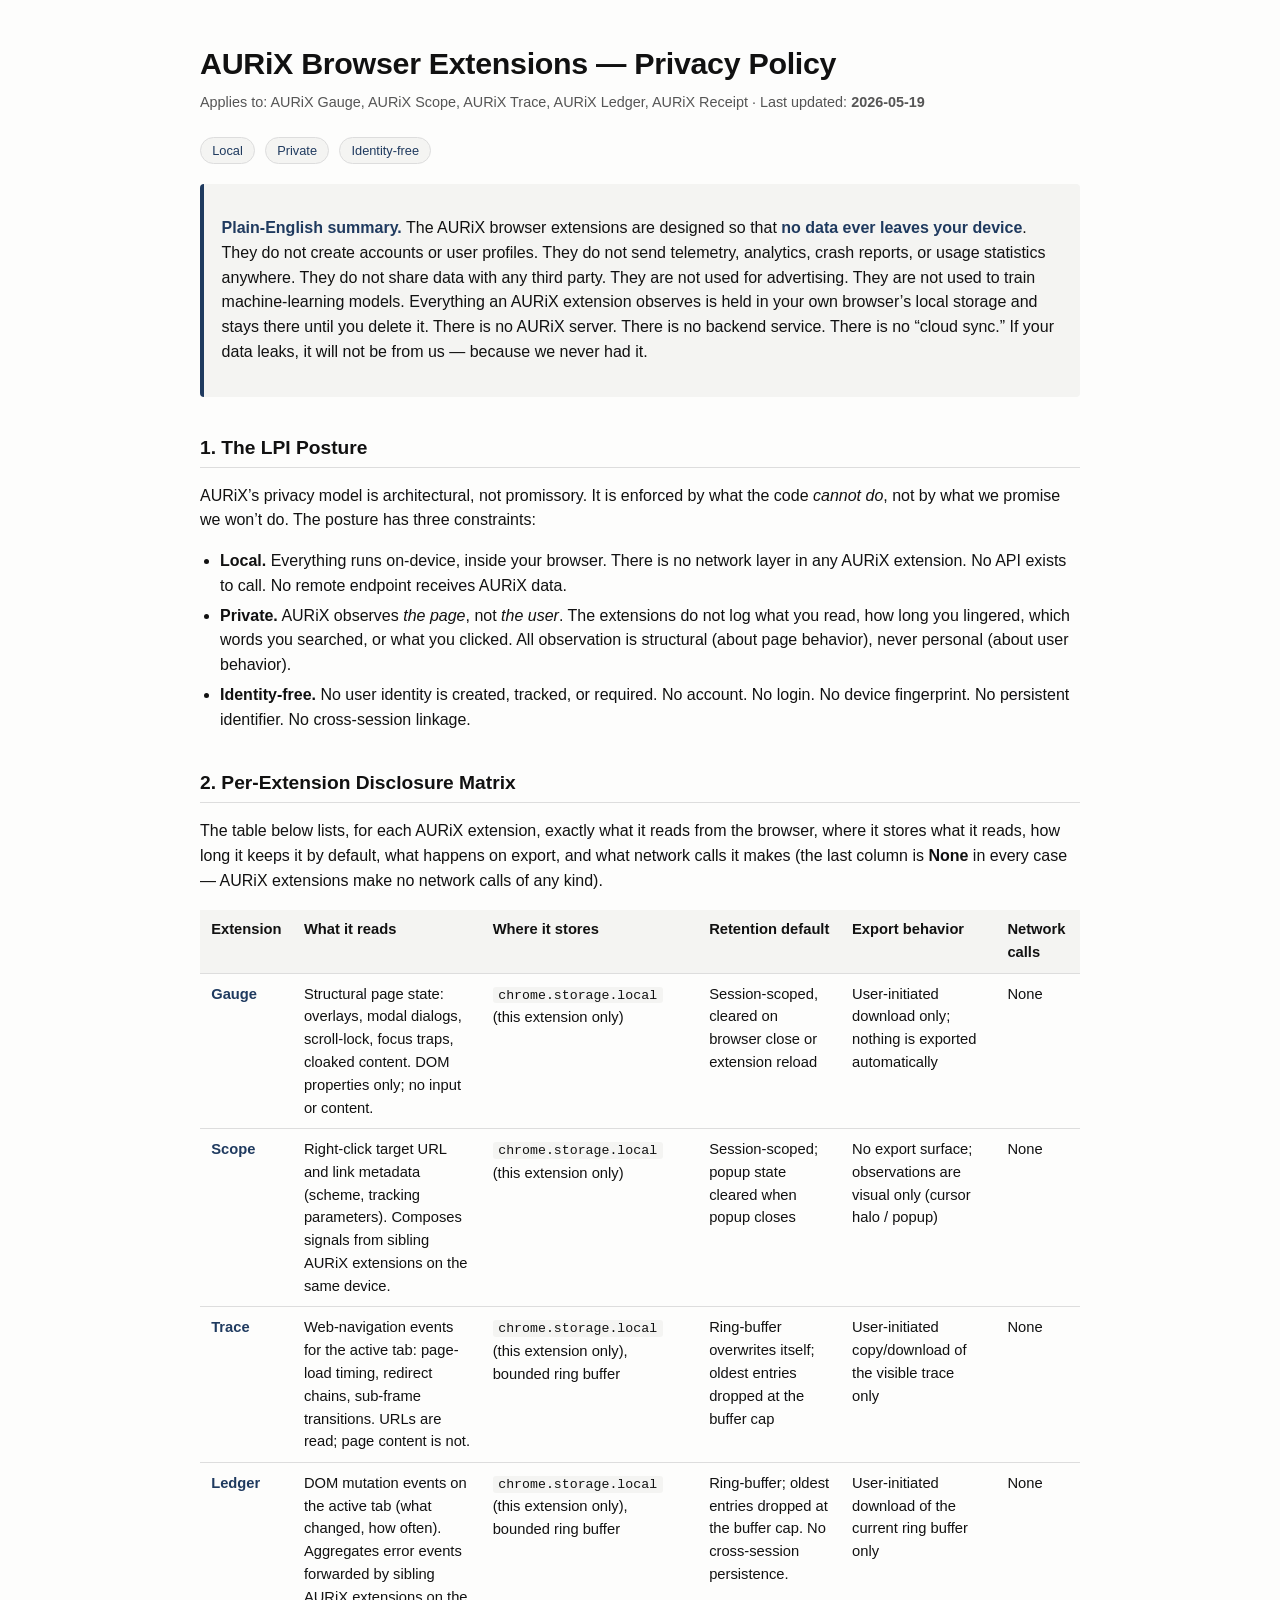
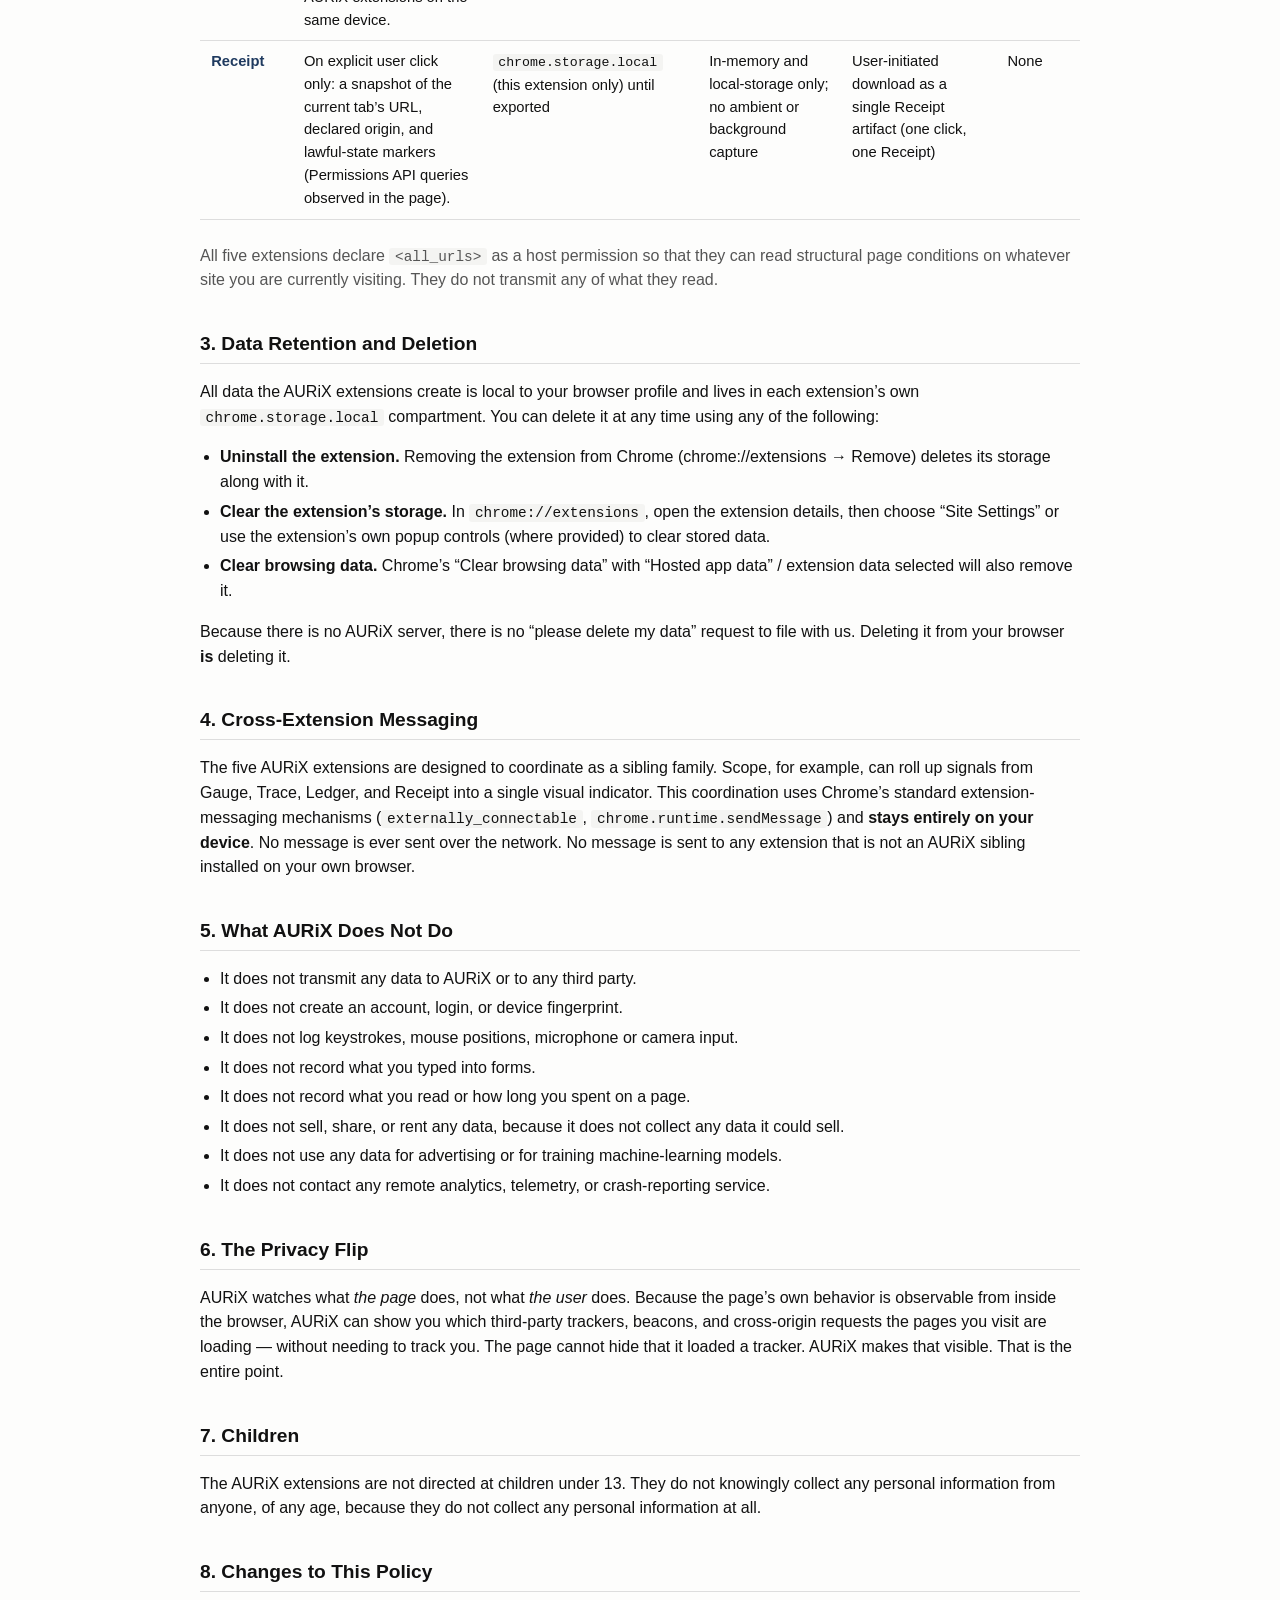
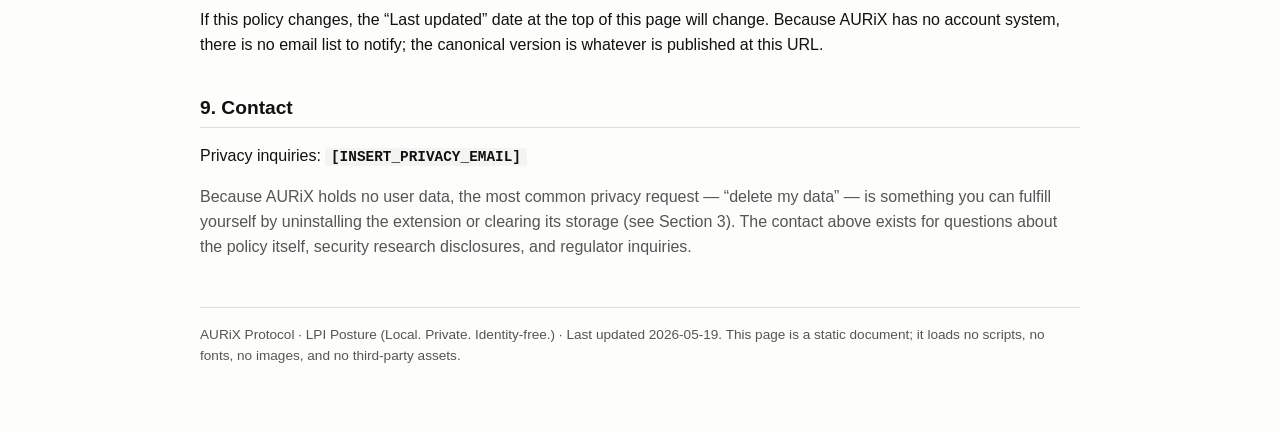
==== privacy_policy.html @ 11e61f25 "Add files via upload" ====
<!DOCTYPE html>
<html lang="en">
<head>
  <meta charset="utf-8">
  <meta name="viewport" content="width=device-width,initial-scale=1">
  <title>AURiX Browser Extensions — Privacy Policy</title>
  <style>
    :root {
      --ink: #111;
      --soft: #555;
      --bg: #fdfdfc;
      --rule: #ddd;
      --pill-bg: #f4f4f2;
      --accent: #1f3a5f;
    }
    html, body { margin: 0; padding: 0; background: var(--bg); color: var(--ink); }
    body {
      font: 16px/1.55 -apple-system, BlinkMacSystemFont, "Segoe UI", Roboto, "Helvetica Neue", Arial, sans-serif;
      max-width: 880px;
      margin: 0 auto;
      padding: 2.5rem 1.5rem 4rem;
    }
    h1 { font-size: 1.9rem; margin: 0 0 0.25rem; letter-spacing: -0.01em; }
    h2 { font-size: 1.2rem; margin: 2.25rem 0 0.5rem; border-bottom: 1px solid var(--rule); padding-bottom: 0.25rem; }
    h3 { font-size: 1.0rem; margin: 1.25rem 0 0.4rem; color: var(--accent); }
    p, li { color: var(--ink); }
    .muted { color: var(--soft); }
    .meta { color: var(--soft); font-size: 0.9rem; margin-bottom: 1.5rem; }
    .summary {
      background: var(--pill-bg);
      border-left: 4px solid var(--accent);
      padding: 1rem 1.1rem;
      border-radius: 4px;
      margin: 1.25rem 0 1.75rem;
    }
    .summary strong { color: var(--accent); }
    table {
      width: 100%;
      border-collapse: collapse;
      margin: 0.75rem 0 1.5rem;
      font-size: 0.92rem;
    }
    th, td {
      text-align: left;
      vertical-align: top;
      padding: 0.55rem 0.7rem;
      border-bottom: 1px solid var(--rule);
    }
    th { background: var(--pill-bg); font-weight: 600; }
    tr td:first-child { font-weight: 600; color: var(--accent); white-space: nowrap; }
    code { background: var(--pill-bg); padding: 0.05rem 0.35rem; border-radius: 3px; font-size: 0.9em; }
    ul { padding-left: 1.25rem; }
    li { margin: 0.3rem 0; }
    footer {
      margin-top: 3rem;
      padding-top: 1rem;
      border-top: 1px solid var(--rule);
      color: var(--soft);
      font-size: 0.85rem;
    }
    .pill {
      display: inline-block;
      background: var(--pill-bg);
      border-radius: 999px;
      padding: 0.15rem 0.7rem;
      font-size: 0.8rem;
      margin-right: 0.35rem;
      color: var(--accent);
      border: 1px solid var(--rule);
    }
  </style>
</head>
<body>

  <h1>AURiX Browser Extensions — Privacy Policy</h1>
  <div class="meta">
    Applies to: AURiX Gauge, AURiX Scope, AURiX Trace, AURiX Ledger, AURiX Receipt &middot;
    Last updated: <strong>2026-05-19</strong>
  </div>

  <div>
    <span class="pill">Local</span>
    <span class="pill">Private</span>
    <span class="pill">Identity-free</span>
  </div>

  <div class="summary">
    <p><strong>Plain-English summary.</strong> The AURiX browser extensions are designed so that <strong>no data ever leaves your device</strong>. They do not create accounts or user profiles. They do not send telemetry, analytics, crash reports, or usage statistics anywhere. They do not share data with any third party. They are not used for advertising. They are not used to train machine-learning models. Everything an AURiX extension observes is held in your own browser&rsquo;s local storage and stays there until you delete it. There is no AURiX server. There is no backend service. There is no &ldquo;cloud sync.&rdquo; If your data leaks, it will not be from us &mdash; because we never had it.</p>
  </div>

  <h2>1. The LPI Posture</h2>
  <p>AURiX&rsquo;s privacy model is architectural, not promissory. It is enforced by what the code <em>cannot do</em>, not by what we promise we won&rsquo;t do. The posture has three constraints:</p>
  <ul>
    <li><strong>Local.</strong> Everything runs on-device, inside your browser. There is no network layer in any AURiX extension. No API exists to call. No remote endpoint receives AURiX data.</li>
    <li><strong>Private.</strong> AURiX observes <em>the page</em>, not <em>the user</em>. The extensions do not log what you read, how long you lingered, which words you searched, or what you clicked. All observation is structural (about page behavior), never personal (about user behavior).</li>
    <li><strong>Identity-free.</strong> No user identity is created, tracked, or required. No account. No login. No device fingerprint. No persistent identifier. No cross-session linkage.</li>
  </ul>

  <h2>2. Per-Extension Disclosure Matrix</h2>
  <p>The table below lists, for each AURiX extension, exactly what it reads from the browser, where it stores what it reads, how long it keeps it by default, what happens on export, and what network calls it makes (the last column is <strong>None</strong> in every case &mdash; AURiX extensions make no network calls of any kind).</p>

  <table>
    <thead>
      <tr>
        <th>Extension</th>
        <th>What it reads</th>
        <th>Where it stores</th>
        <th>Retention default</th>
        <th>Export behavior</th>
        <th>Network calls</th>
      </tr>
    </thead>
    <tbody>
      <tr>
        <td>Gauge</td>
        <td>Structural page state: overlays, modal dialogs, scroll-lock, focus traps, cloaked content. DOM properties only; no input or content.</td>
        <td><code>chrome.storage.local</code> (this extension only)</td>
        <td>Session-scoped, cleared on browser close or extension reload</td>
        <td>User-initiated download only; nothing is exported automatically</td>
        <td>None</td>
      </tr>
      <tr>
        <td>Scope</td>
        <td>Right-click target URL and link metadata (scheme, tracking parameters). Composes signals from sibling AURiX extensions on the same device.</td>
        <td><code>chrome.storage.local</code> (this extension only)</td>
        <td>Session-scoped; popup state cleared when popup closes</td>
        <td>No export surface; observations are visual only (cursor halo / popup)</td>
        <td>None</td>
      </tr>
      <tr>
        <td>Trace</td>
        <td>Web-navigation events for the active tab: page-load timing, redirect chains, sub-frame transitions. URLs are read; page content is not.</td>
        <td><code>chrome.storage.local</code> (this extension only), bounded ring buffer</td>
        <td>Ring-buffer overwrites itself; oldest entries dropped at the buffer cap</td>
        <td>User-initiated copy/download of the visible trace only</td>
        <td>None</td>
      </tr>
      <tr>
        <td>Ledger</td>
        <td>DOM mutation events on the active tab (what changed, how often). Aggregates error events forwarded by sibling AURiX extensions on the same device.</td>
        <td><code>chrome.storage.local</code> (this extension only), bounded ring buffer</td>
        <td>Ring-buffer; oldest entries dropped at the buffer cap. No cross-session persistence.</td>
        <td>User-initiated download of the current ring buffer only</td>
        <td>None</td>
      </tr>
      <tr>
        <td>Receipt</td>
        <td>On explicit user click only: a snapshot of the current tab&rsquo;s URL, declared origin, and lawful-state markers (Permissions API queries observed in the page).</td>
        <td><code>chrome.storage.local</code> (this extension only) until exported</td>
        <td>In-memory and local-storage only; no ambient or background capture</td>
        <td>User-initiated download as a single Receipt artifact (one click, one Receipt)</td>
        <td>None</td>
      </tr>
    </tbody>
  </table>

  <p class="muted">All five extensions declare <code>&lt;all_urls&gt;</code> as a host permission so that they can read structural page conditions on whatever site you are currently visiting. They do not transmit any of what they read.</p>

  <h2>3. Data Retention and Deletion</h2>
  <p>All data the AURiX extensions create is local to your browser profile and lives in each extension&rsquo;s own <code>chrome.storage.local</code> compartment. You can delete it at any time using any of the following:</p>
  <ul>
    <li><strong>Uninstall the extension.</strong> Removing the extension from Chrome (chrome://extensions &rarr; Remove) deletes its storage along with it.</li>
    <li><strong>Clear the extension&rsquo;s storage.</strong> In <code>chrome://extensions</code>, open the extension details, then choose &ldquo;Site Settings&rdquo; or use the extension&rsquo;s own popup controls (where provided) to clear stored data.</li>
    <li><strong>Clear browsing data.</strong> Chrome&rsquo;s &ldquo;Clear browsing data&rdquo; with &ldquo;Hosted app data&rdquo; / extension data selected will also remove it.</li>
  </ul>
  <p>Because there is no AURiX server, there is no &ldquo;please delete my data&rdquo; request to file with us. Deleting it from your browser <strong>is</strong> deleting it.</p>

  <h2>4. Cross-Extension Messaging</h2>
  <p>The five AURiX extensions are designed to coordinate as a sibling family. Scope, for example, can roll up signals from Gauge, Trace, Ledger, and Receipt into a single visual indicator. This coordination uses Chrome&rsquo;s standard extension-messaging mechanisms (<code>externally_connectable</code>, <code>chrome.runtime.sendMessage</code>) and <strong>stays entirely on your device</strong>. No message is ever sent over the network. No message is sent to any extension that is not an AURiX sibling installed on your own browser.</p>

  <h2>5. What AURiX Does Not Do</h2>
  <ul>
    <li>It does not transmit any data to AURiX or to any third party.</li>
    <li>It does not create an account, login, or device fingerprint.</li>
    <li>It does not log keystrokes, mouse positions, microphone or camera input.</li>
    <li>It does not record what you typed into forms.</li>
    <li>It does not record what you read or how long you spent on a page.</li>
    <li>It does not sell, share, or rent any data, because it does not collect any data it could sell.</li>
    <li>It does not use any data for advertising or for training machine-learning models.</li>
    <li>It does not contact any remote analytics, telemetry, or crash-reporting service.</li>
  </ul>

  <h2>6. The Privacy Flip</h2>
  <p>AURiX watches what <em>the page</em> does, not what <em>the user</em> does. Because the page&rsquo;s own behavior is observable from inside the browser, AURiX can show you which third-party trackers, beacons, and cross-origin requests the pages you visit are loading &mdash; without needing to track you. The page cannot hide that it loaded a tracker. AURiX makes that visible. That is the entire point.</p>

  <h2>7. Children</h2>
  <p>The AURiX extensions are not directed at children under 13. They do not knowingly collect any personal information from anyone, of any age, because they do not collect any personal information at all.</p>

  <h2>8. Changes to This Policy</h2>
  <p>If this policy changes, the &ldquo;Last updated&rdquo; date at the top of this page will change. Because AURiX has no account system, there is no email list to notify; the canonical version is whatever is published at this URL.</p>

  <h2>9. Contact</h2>
  <p>Privacy inquiries: <strong><code>[INSERT_PRIVACY_EMAIL]</code></strong></p>
  <p class="muted">Because AURiX holds no user data, the most common privacy request &mdash; &ldquo;delete my data&rdquo; &mdash; is something you can fulfill yourself by uninstalling the extension or clearing its storage (see Section 3). The contact above exists for questions about the policy itself, security research disclosures, and regulator inquiries.</p>

  <footer>
    AURiX Protocol &middot; LPI Posture (Local. Private. Identity-free.) &middot; Last updated 2026-05-19.
    This page is a static document; it loads no scripts, no fonts, no images, and no third-party assets.
  </footer>

</body>
</html>
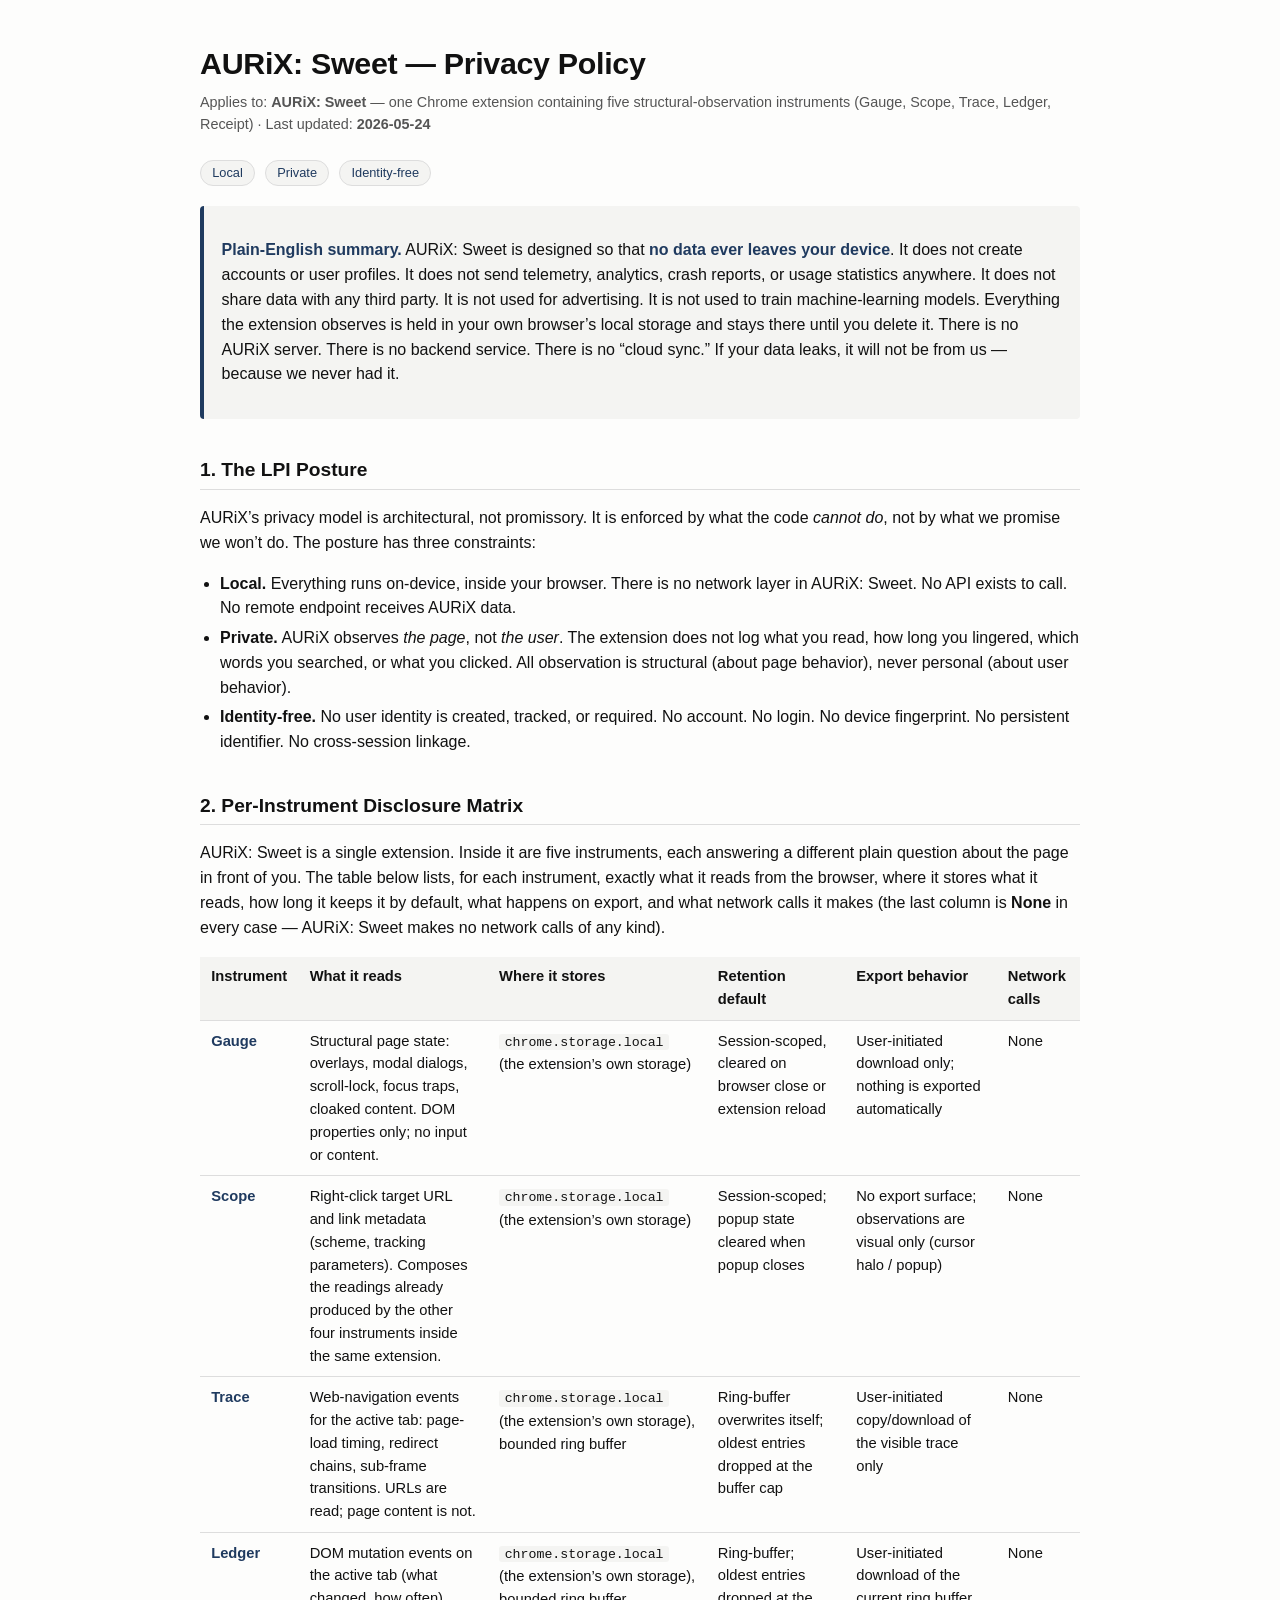
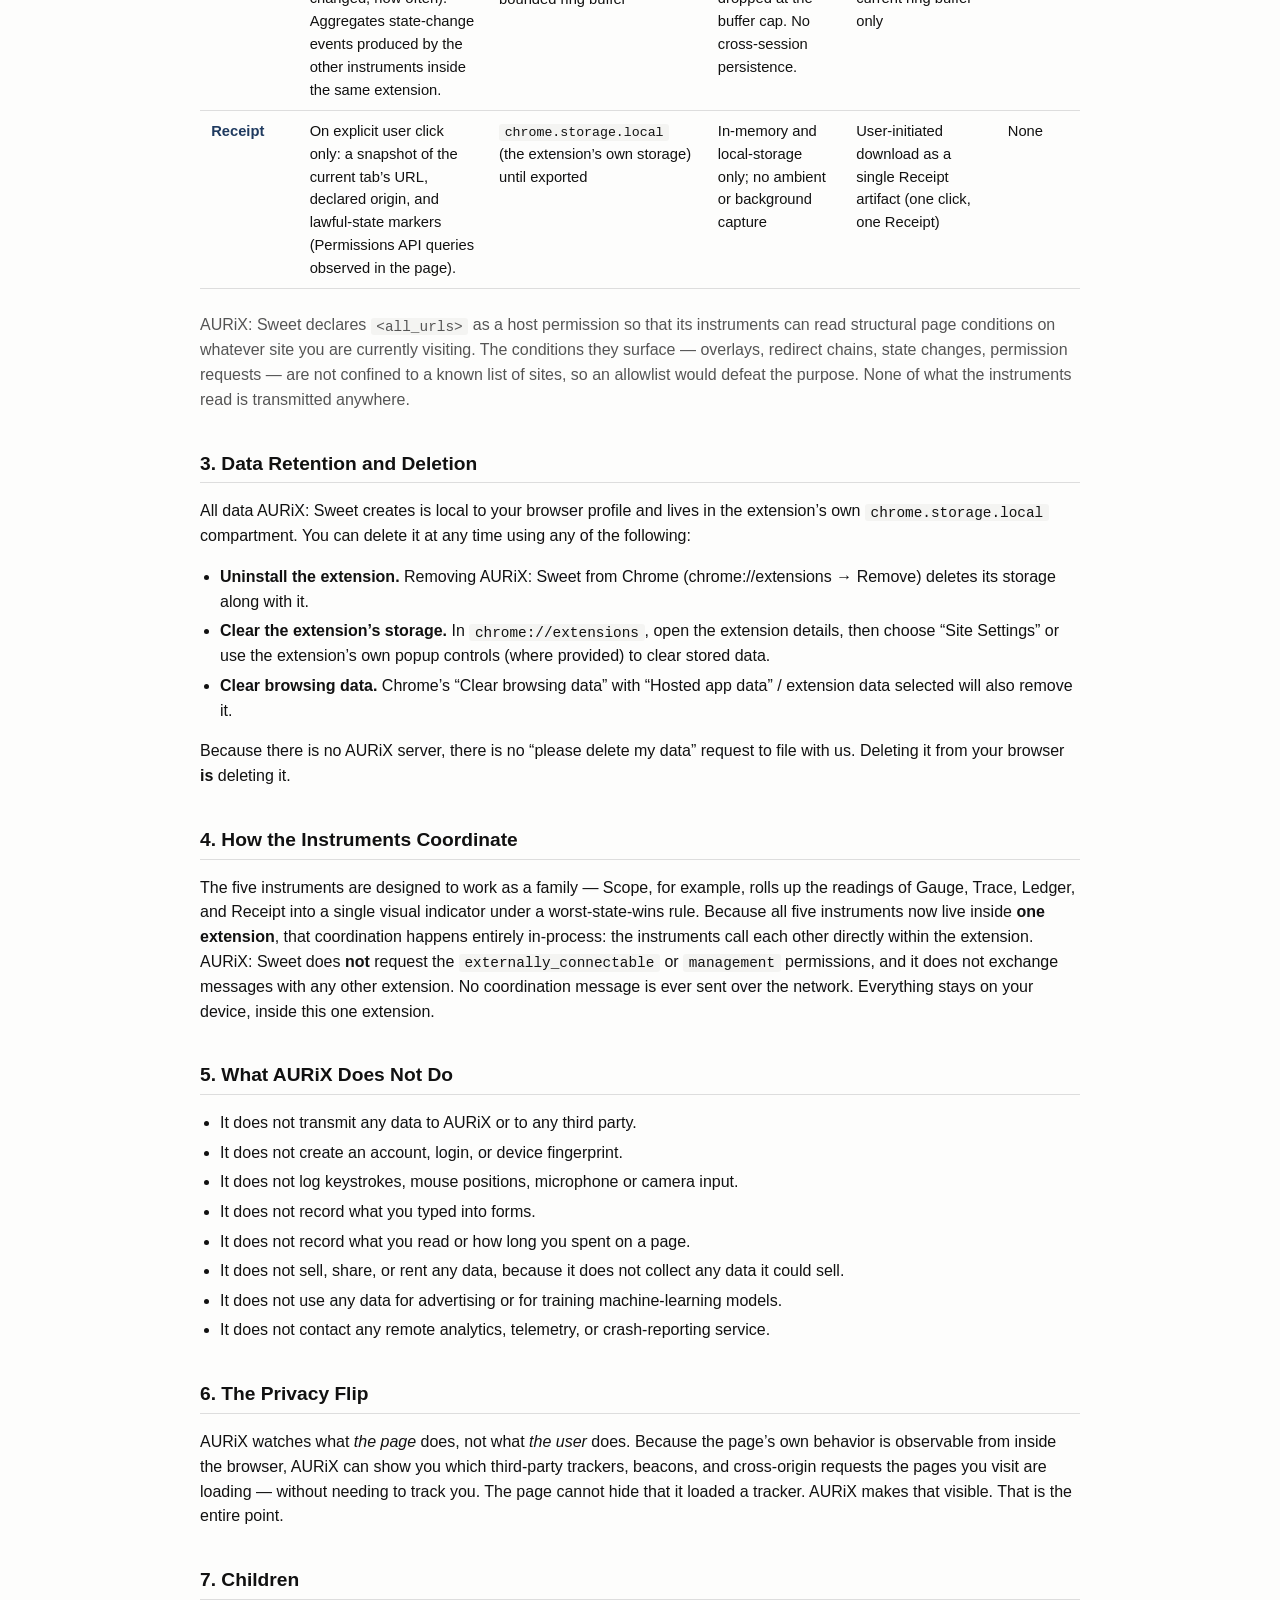
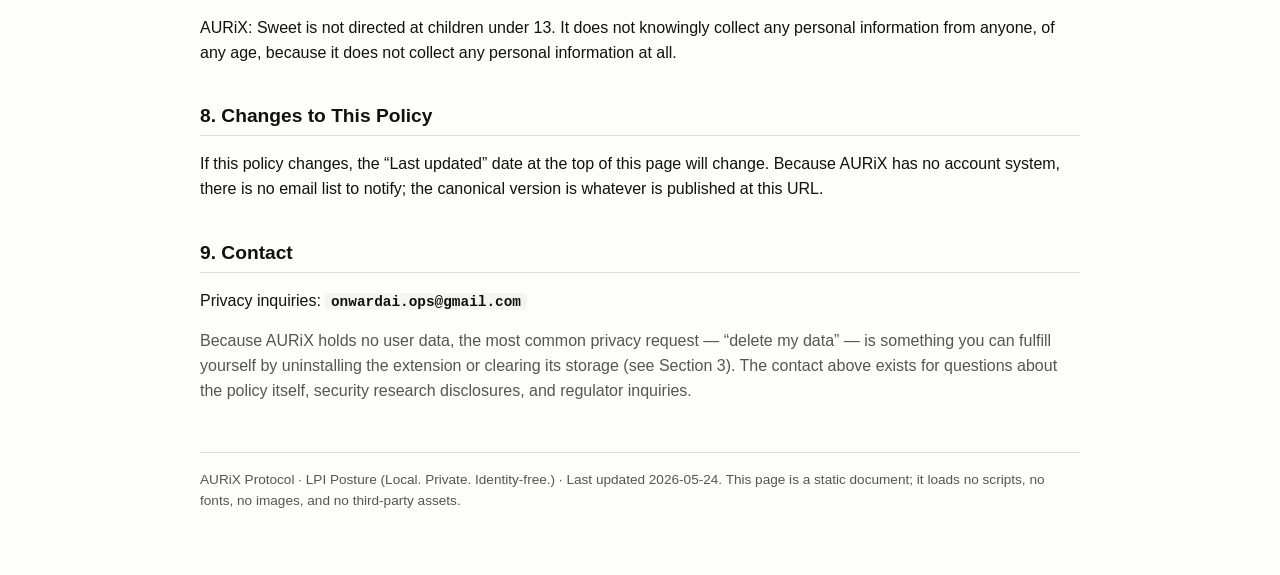
==== commit f02b4b9b: "Add files via upload" ====
--- a/privacy_policy.html
+++ b/privacy_policy.html
@@ -3,7 +3,7 @@
 <head>
   <meta charset="utf-8">
   <meta name="viewport" content="width=device-width,initial-scale=1">
-  <title>AURiX Browser Extensions — Privacy Policy</title>
+  <title>AURiX: Sweet — Privacy Policy</title>
   <style>
     :root {
       --ink: #111;
@@ -72,10 +72,10 @@
 </head>
 <body>
 
-  <h1>AURiX Browser Extensions — Privacy Policy</h1>
+  <h1>AURiX: Sweet — Privacy Policy</h1>
   <div class="meta">
-    Applies to: AURiX Gauge, AURiX Scope, AURiX Trace, AURiX Ledger, AURiX Receipt &middot;
-    Last updated: <strong>2026-05-19</strong>
+    Applies to: <strong>AURiX: Sweet</strong> — one Chrome extension containing five structural-observation instruments (Gauge, Scope, Trace, Ledger, Receipt) &middot;
+    Last updated: <strong>2026-05-24</strong>
   </div>
 
   <div>
@@ -85,24 +85,24 @@
   </div>
 
   <div class="summary">
-    <p><strong>Plain-English summary.</strong> The AURiX browser extensions are designed so that <strong>no data ever leaves your device</strong>. They do not create accounts or user profiles. They do not send telemetry, analytics, crash reports, or usage statistics anywhere. They do not share data with any third party. They are not used for advertising. They are not used to train machine-learning models. Everything an AURiX extension observes is held in your own browser&rsquo;s local storage and stays there until you delete it. There is no AURiX server. There is no backend service. There is no &ldquo;cloud sync.&rdquo; If your data leaks, it will not be from us &mdash; because we never had it.</p>
+    <p><strong>Plain-English summary.</strong> AURiX: Sweet is designed so that <strong>no data ever leaves your device</strong>. It does not create accounts or user profiles. It does not send telemetry, analytics, crash reports, or usage statistics anywhere. It does not share data with any third party. It is not used for advertising. It is not used to train machine-learning models. Everything the extension observes is held in your own browser&rsquo;s local storage and stays there until you delete it. There is no AURiX server. There is no backend service. There is no &ldquo;cloud sync.&rdquo; If your data leaks, it will not be from us &mdash; because we never had it.</p>
   </div>
 
   <h2>1. The LPI Posture</h2>
   <p>AURiX&rsquo;s privacy model is architectural, not promissory. It is enforced by what the code <em>cannot do</em>, not by what we promise we won&rsquo;t do. The posture has three constraints:</p>
   <ul>
-    <li><strong>Local.</strong> Everything runs on-device, inside your browser. There is no network layer in any AURiX extension. No API exists to call. No remote endpoint receives AURiX data.</li>
-    <li><strong>Private.</strong> AURiX observes <em>the page</em>, not <em>the user</em>. The extensions do not log what you read, how long you lingered, which words you searched, or what you clicked. All observation is structural (about page behavior), never personal (about user behavior).</li>
+    <li><strong>Local.</strong> Everything runs on-device, inside your browser. There is no network layer in AURiX: Sweet. No API exists to call. No remote endpoint receives AURiX data.</li>
+    <li><strong>Private.</strong> AURiX observes <em>the page</em>, not <em>the user</em>. The extension does not log what you read, how long you lingered, which words you searched, or what you clicked. All observation is structural (about page behavior), never personal (about user behavior).</li>
     <li><strong>Identity-free.</strong> No user identity is created, tracked, or required. No account. No login. No device fingerprint. No persistent identifier. No cross-session linkage.</li>
   </ul>
 
-  <h2>2. Per-Extension Disclosure Matrix</h2>
-  <p>The table below lists, for each AURiX extension, exactly what it reads from the browser, where it stores what it reads, how long it keeps it by default, what happens on export, and what network calls it makes (the last column is <strong>None</strong> in every case &mdash; AURiX extensions make no network calls of any kind).</p>
+  <h2>2. Per-Instrument Disclosure Matrix</h2>
+  <p>AURiX: Sweet is a single extension. Inside it are five instruments, each answering a different plain question about the page in front of you. The table below lists, for each instrument, exactly what it reads from the browser, where it stores what it reads, how long it keeps it by default, what happens on export, and what network calls it makes (the last column is <strong>None</strong> in every case &mdash; AURiX: Sweet makes no network calls of any kind).</p>
 
   <table>
     <thead>
       <tr>
-        <th>Extension</th>
+        <th>Instrument</th>
         <th>What it reads</th>
         <th>Where it stores</th>
         <th>Retention default</th>
@@ -114,15 +114,15 @@
       <tr>
         <td>Gauge</td>
         <td>Structural page state: overlays, modal dialogs, scroll-lock, focus traps, cloaked content. DOM properties only; no input or content.</td>
-        <td><code>chrome.storage.local</code> (this extension only)</td>
+        <td><code>chrome.storage.local</code> (the extension&rsquo;s own storage)</td>
         <td>Session-scoped, cleared on browser close or extension reload</td>
         <td>User-initiated download only; nothing is exported automatically</td>
         <td>None</td>
       </tr>
       <tr>
         <td>Scope</td>
-        <td>Right-click target URL and link metadata (scheme, tracking parameters). Composes signals from sibling AURiX extensions on the same device.</td>
-        <td><code>chrome.storage.local</code> (this extension only)</td>
+        <td>Right-click target URL and link metadata (scheme, tracking parameters). Composes the readings already produced by the other four instruments inside the same extension.</td>
+        <td><code>chrome.storage.local</code> (the extension&rsquo;s own storage)</td>
         <td>Session-scoped; popup state cleared when popup closes</td>
         <td>No export surface; observations are visual only (cursor halo / popup)</td>
         <td>None</td>
@@ -130,15 +130,15 @@
       <tr>
         <td>Trace</td>
         <td>Web-navigation events for the active tab: page-load timing, redirect chains, sub-frame transitions. URLs are read; page content is not.</td>
-        <td><code>chrome.storage.local</code> (this extension only), bounded ring buffer</td>
+        <td><code>chrome.storage.local</code> (the extension&rsquo;s own storage), bounded ring buffer</td>
         <td>Ring-buffer overwrites itself; oldest entries dropped at the buffer cap</td>
         <td>User-initiated copy/download of the visible trace only</td>
         <td>None</td>
       </tr>
       <tr>
         <td>Ledger</td>
-        <td>DOM mutation events on the active tab (what changed, how often). Aggregates error events forwarded by sibling AURiX extensions on the same device.</td>
-        <td><code>chrome.storage.local</code> (this extension only), bounded ring buffer</td>
+        <td>DOM mutation events on the active tab (what changed, how often). Aggregates state-change events produced by the other instruments inside the same extension.</td>
+        <td><code>chrome.storage.local</code> (the extension&rsquo;s own storage), bounded ring buffer</td>
         <td>Ring-buffer; oldest entries dropped at the buffer cap. No cross-session persistence.</td>
         <td>User-initiated download of the current ring buffer only</td>
         <td>None</td>
@@ -146,7 +146,7 @@
       <tr>
         <td>Receipt</td>
         <td>On explicit user click only: a snapshot of the current tab&rsquo;s URL, declared origin, and lawful-state markers (Permissions API queries observed in the page).</td>
-        <td><code>chrome.storage.local</code> (this extension only) until exported</td>
+        <td><code>chrome.storage.local</code> (the extension&rsquo;s own storage) until exported</td>
         <td>In-memory and local-storage only; no ambient or background capture</td>
         <td>User-initiated download as a single Receipt artifact (one click, one Receipt)</td>
         <td>None</td>
@@ -154,19 +154,19 @@
     </tbody>
   </table>
 
-  <p class="muted">All five extensions declare <code>&lt;all_urls&gt;</code> as a host permission so that they can read structural page conditions on whatever site you are currently visiting. They do not transmit any of what they read.</p>
+  <p class="muted">AURiX: Sweet declares <code>&lt;all_urls&gt;</code> as a host permission so that its instruments can read structural page conditions on whatever site you are currently visiting. The conditions they surface &mdash; overlays, redirect chains, state changes, permission requests &mdash; are not confined to a known list of sites, so an allowlist would defeat the purpose. None of what the instruments read is transmitted anywhere.</p>
 
   <h2>3. Data Retention and Deletion</h2>
-  <p>All data the AURiX extensions create is local to your browser profile and lives in each extension&rsquo;s own <code>chrome.storage.local</code> compartment. You can delete it at any time using any of the following:</p>
+  <p>All data AURiX: Sweet creates is local to your browser profile and lives in the extension&rsquo;s own <code>chrome.storage.local</code> compartment. You can delete it at any time using any of the following:</p>
   <ul>
-    <li><strong>Uninstall the extension.</strong> Removing the extension from Chrome (chrome://extensions &rarr; Remove) deletes its storage along with it.</li>
+    <li><strong>Uninstall the extension.</strong> Removing AURiX: Sweet from Chrome (chrome://extensions &rarr; Remove) deletes its storage along with it.</li>
     <li><strong>Clear the extension&rsquo;s storage.</strong> In <code>chrome://extensions</code>, open the extension details, then choose &ldquo;Site Settings&rdquo; or use the extension&rsquo;s own popup controls (where provided) to clear stored data.</li>
     <li><strong>Clear browsing data.</strong> Chrome&rsquo;s &ldquo;Clear browsing data&rdquo; with &ldquo;Hosted app data&rdquo; / extension data selected will also remove it.</li>
   </ul>
   <p>Because there is no AURiX server, there is no &ldquo;please delete my data&rdquo; request to file with us. Deleting it from your browser <strong>is</strong> deleting it.</p>
 
-  <h2>4. Cross-Extension Messaging</h2>
-  <p>The five AURiX extensions are designed to coordinate as a sibling family. Scope, for example, can roll up signals from Gauge, Trace, Ledger, and Receipt into a single visual indicator. This coordination uses Chrome&rsquo;s standard extension-messaging mechanisms (<code>externally_connectable</code>, <code>chrome.runtime.sendMessage</code>) and <strong>stays entirely on your device</strong>. No message is ever sent over the network. No message is sent to any extension that is not an AURiX sibling installed on your own browser.</p>
+  <h2>4. How the Instruments Coordinate</h2>
+  <p>The five instruments are designed to work as a family &mdash; Scope, for example, rolls up the readings of Gauge, Trace, Ledger, and Receipt into a single visual indicator under a worst-state-wins rule. Because all five instruments now live inside <strong>one extension</strong>, that coordination happens entirely in-process: the instruments call each other directly within the extension. AURiX: Sweet does <strong>not</strong> request the <code>externally_connectable</code> or <code>management</code> permissions, and it does not exchange messages with any other extension. No coordination message is ever sent over the network. Everything stays on your device, inside this one extension.</p>
 
   <h2>5. What AURiX Does Not Do</h2>
   <ul>
@@ -184,17 +184,17 @@
   <p>AURiX watches what <em>the page</em> does, not what <em>the user</em> does. Because the page&rsquo;s own behavior is observable from inside the browser, AURiX can show you which third-party trackers, beacons, and cross-origin requests the pages you visit are loading &mdash; without needing to track you. The page cannot hide that it loaded a tracker. AURiX makes that visible. That is the entire point.</p>
 
   <h2>7. Children</h2>
-  <p>The AURiX extensions are not directed at children under 13. They do not knowingly collect any personal information from anyone, of any age, because they do not collect any personal information at all.</p>
+  <p>AURiX: Sweet is not directed at children under 13. It does not knowingly collect any personal information from anyone, of any age, because it does not collect any personal information at all.</p>
 
   <h2>8. Changes to This Policy</h2>
   <p>If this policy changes, the &ldquo;Last updated&rdquo; date at the top of this page will change. Because AURiX has no account system, there is no email list to notify; the canonical version is whatever is published at this URL.</p>
 
   <h2>9. Contact</h2>
-  <p>Privacy inquiries: <strong><code>[INSERT_PRIVACY_EMAIL]</code></strong></p>
+  <p>Privacy inquiries: <strong><code>onwardai.ops@gmail.com</code></strong></p>
   <p class="muted">Because AURiX holds no user data, the most common privacy request &mdash; &ldquo;delete my data&rdquo; &mdash; is something you can fulfill yourself by uninstalling the extension or clearing its storage (see Section 3). The contact above exists for questions about the policy itself, security research disclosures, and regulator inquiries.</p>
 
   <footer>
-    AURiX Protocol &middot; LPI Posture (Local. Private. Identity-free.) &middot; Last updated 2026-05-19.
+    AURiX Protocol &middot; LPI Posture (Local. Private. Identity-free.) &middot; Last updated 2026-05-24.
     This page is a static document; it loads no scripts, no fonts, no images, and no third-party assets.
   </footer>
 
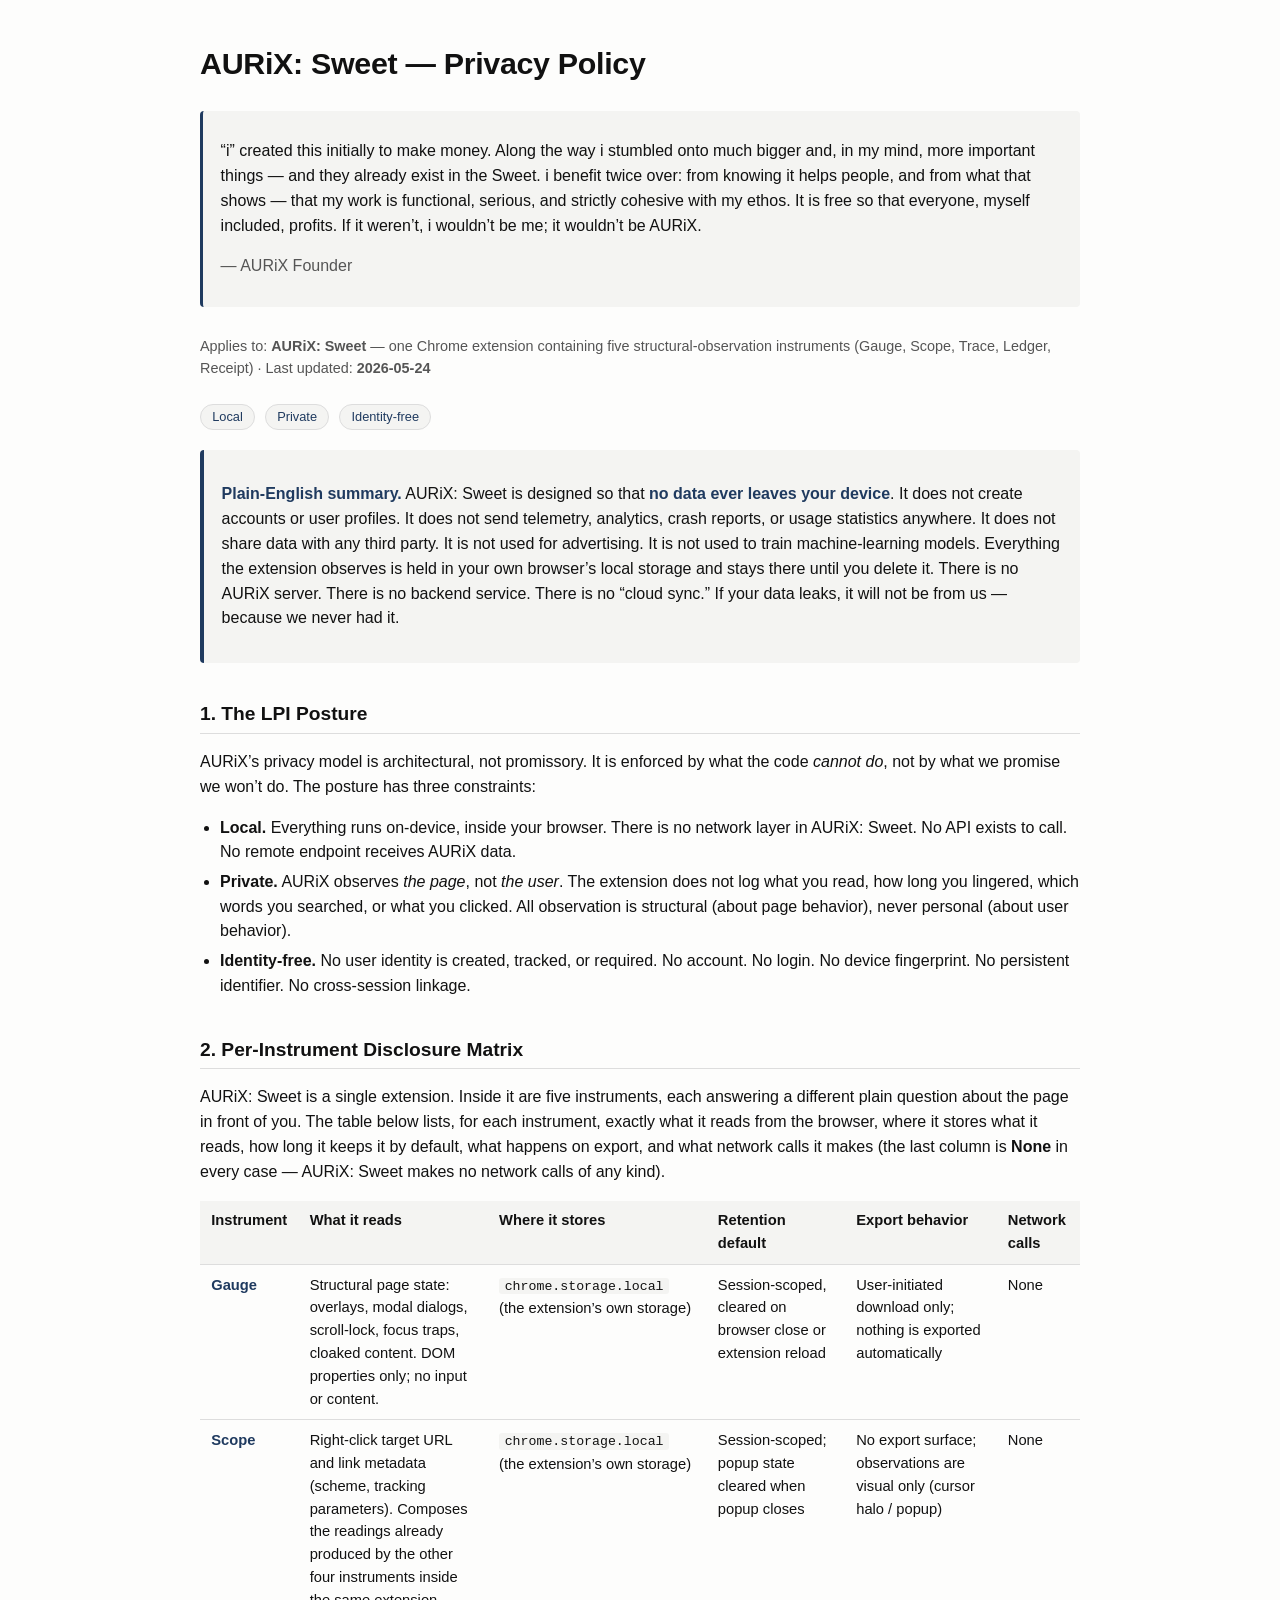
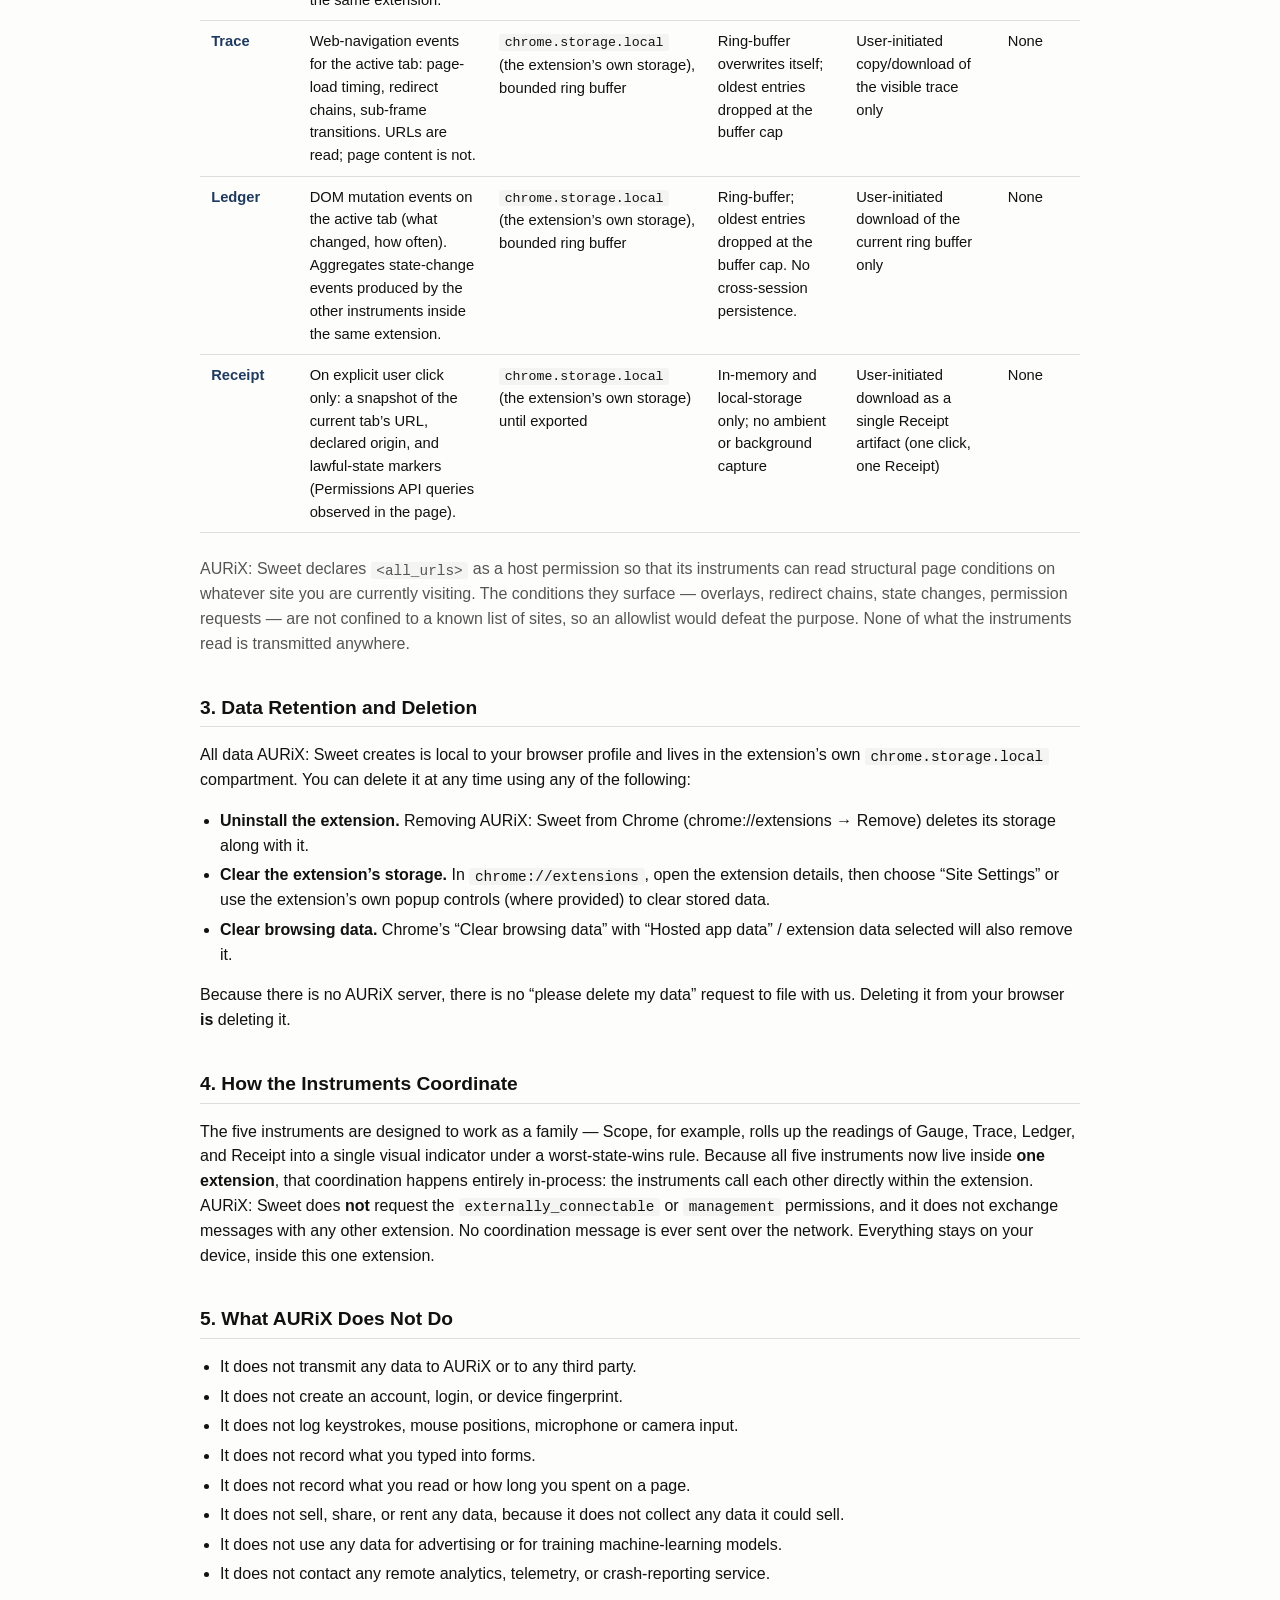
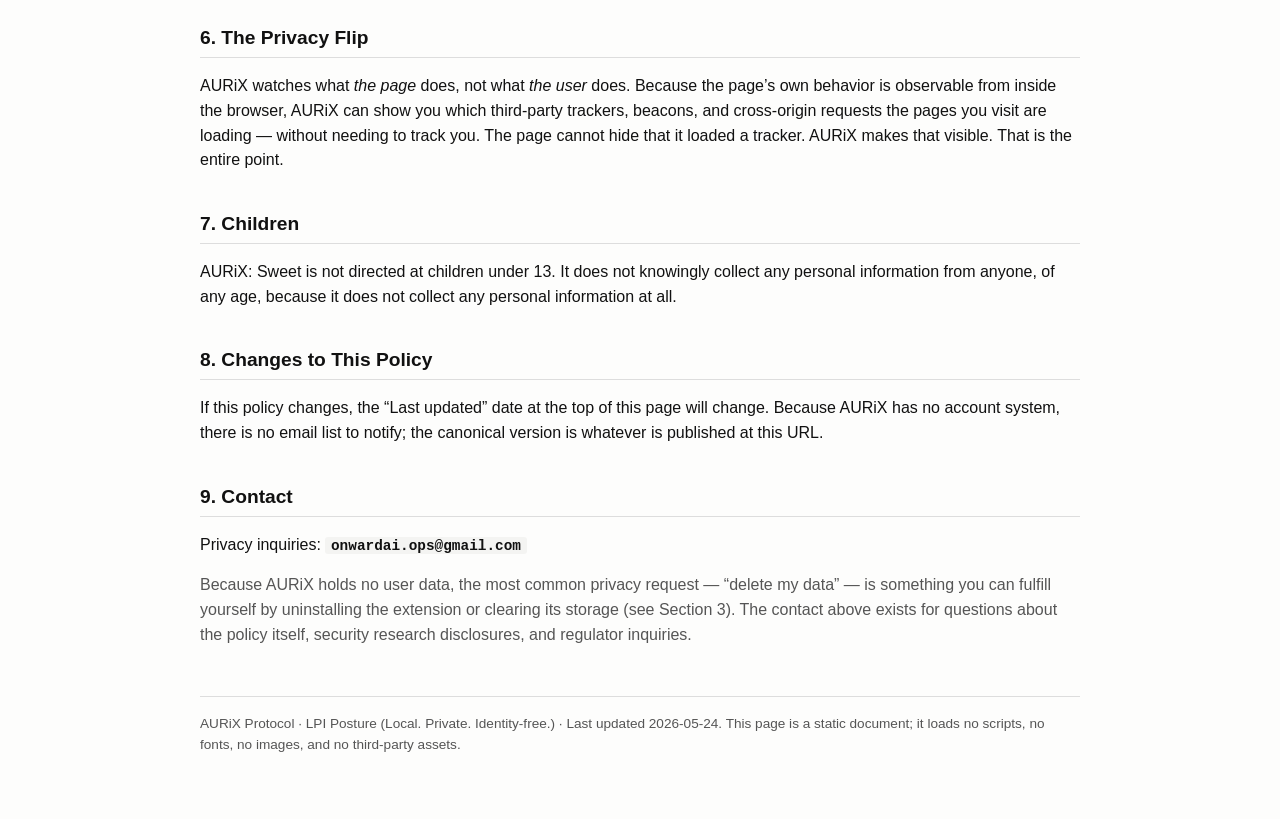
==== commit c16abccf: "Restore founder paragraph to top of Sweet privacy policy" ====
--- a/privacy_policy.html
+++ b/privacy_policy.html
@@ -73,6 +73,11 @@
 <body>
 
   <h1>AURiX: Sweet — Privacy Policy</h1>
+
+  <blockquote style="border-left:3px solid var(--accent); margin:1.5rem 0 1.75rem; padding:0.75rem 1.1rem; background:var(--pill-bg); border-radius:4px;">
+    <p>&ldquo;i&rdquo; created this initially to make money. Along the way i stumbled onto much bigger and, in my mind, more important things &mdash; and they already exist in the Sweet. i benefit twice over: from knowing it helps people, and from what that shows &mdash; that my work is functional, serious, and strictly cohesive with my ethos. It is free so that everyone, myself included, profits. If it weren&rsquo;t, i wouldn&rsquo;t be me; it wouldn&rsquo;t be AURiX.</p>
+    <p style="margin-top:0.4rem; color:var(--soft);">&mdash; AURiX Founder</p>
+  </blockquote>
   <div class="meta">
     Applies to: <strong>AURiX: Sweet</strong> — one Chrome extension containing five structural-observation instruments (Gauge, Scope, Trace, Ledger, Receipt) &middot;
     Last updated: <strong>2026-05-24</strong>
